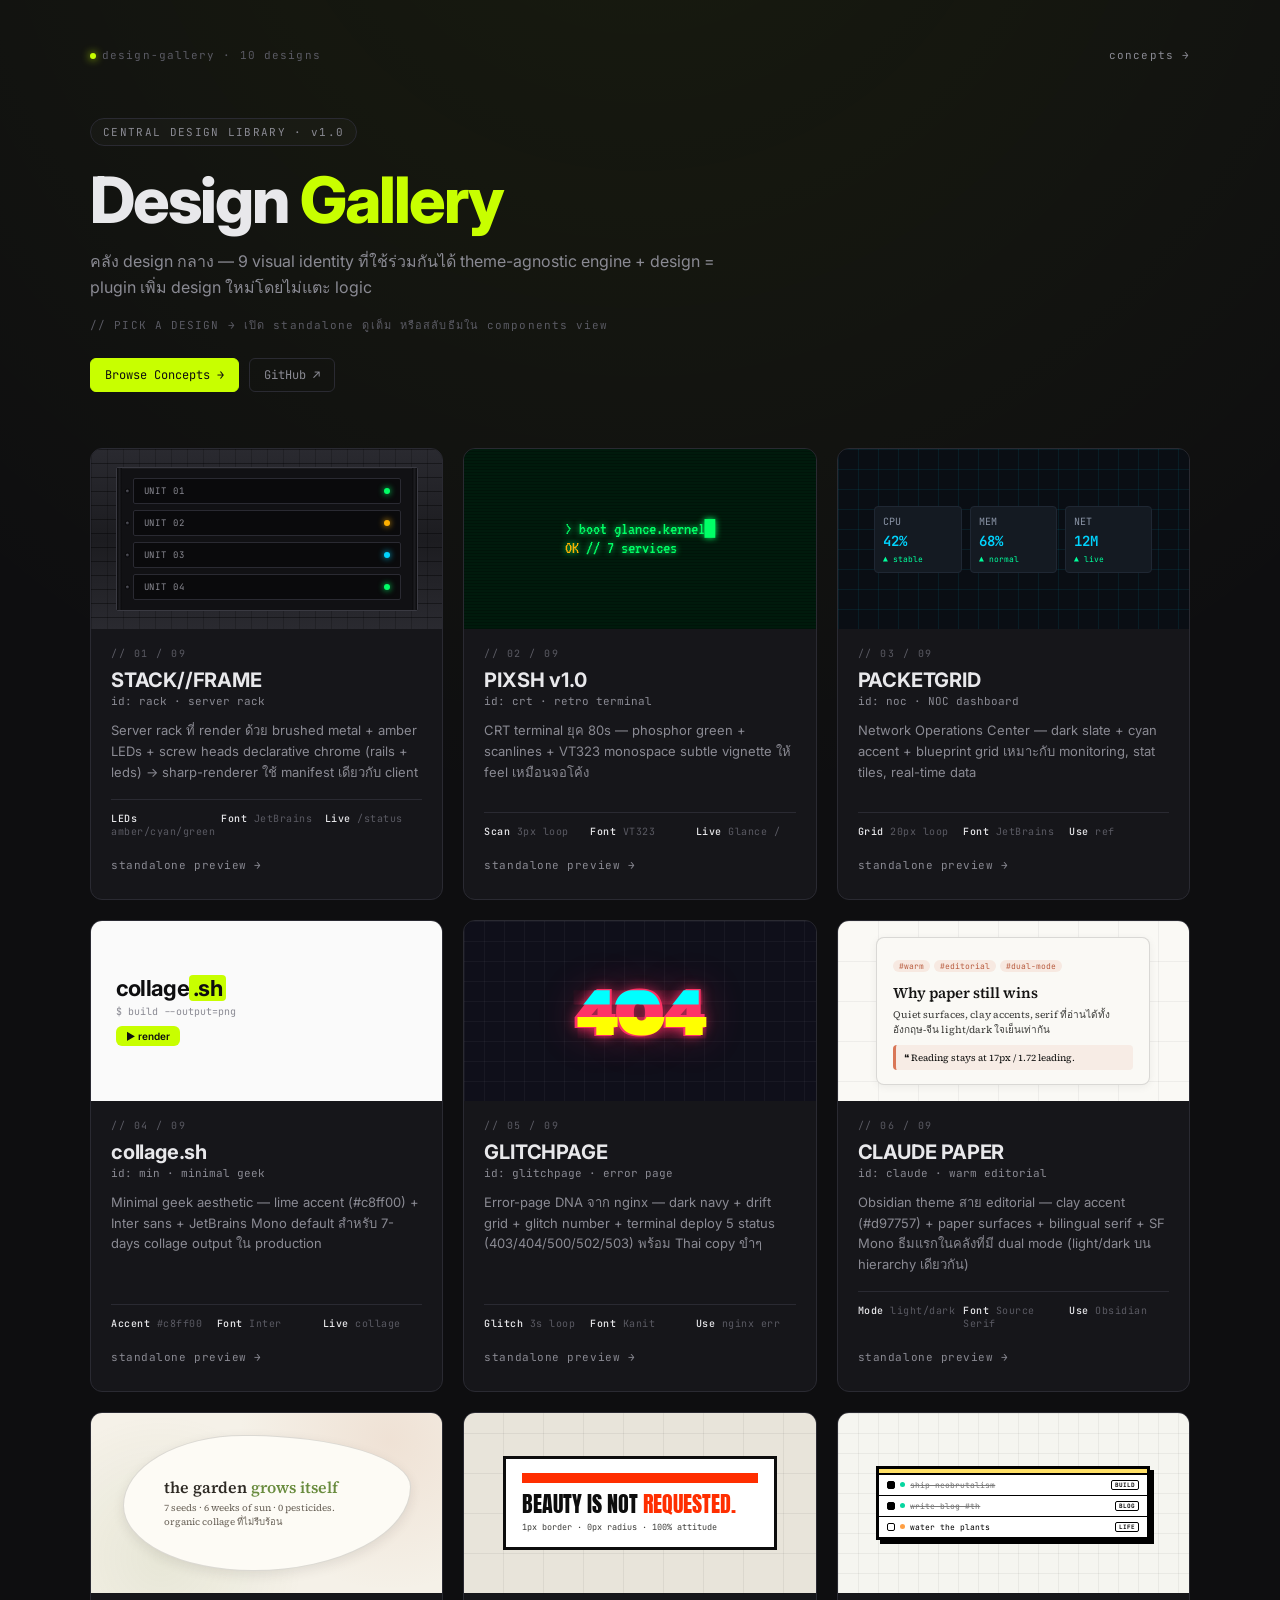
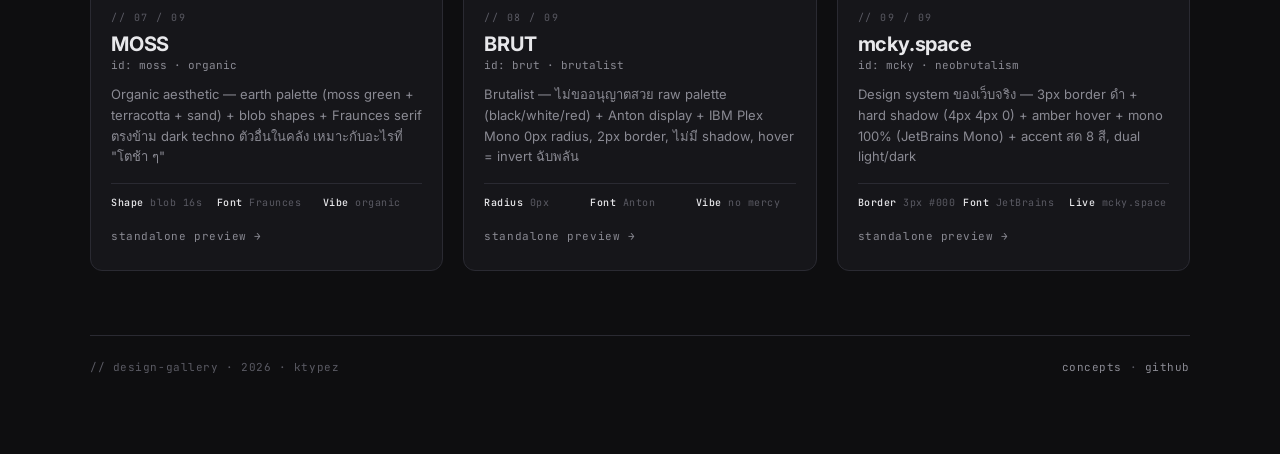
==== index.html @ cf95e14f "chore: remove shadcn registry — keep gallery + OpenChamber adapter Removed themes/registry/ (generat" ====
<!DOCTYPE html>
<html lang="th" data-theme="min">
<head>
  <meta charset="UTF-8">
  <meta name="viewport" content="width=device-width, initial-scale=1.0">
  <title>Design Gallery — 8 Visual Identities</title>
  <link rel="icon" type="image/svg+xml" href="/favicons/lab.svg">
  <link rel="preconnect" href="https://fonts.googleapis.com">
  <link rel="preconnect" href="https://fonts.gstatic.com" crossorigin>
  <link href="https://fonts.googleapis.com/css2?family=Inter:wght@300;400;500;600;700;800&family=JetBrains+Mono:wght@400;500;600;700&family=Kanit:wght@700;900&family=Sarabun:wght@400;700&family=VT323&family=Source+Serif+4:ital,opsz,wght@0,8..60,300;0,8..60,400;0,8..60,500;0,8..60,600;0,8..60,700;1,8..60,400&family=Fraunces:ital,opsz,wght@0,9..144,300;0,9..144,400;0,9..144,500;0,9..144,600;0,9..144,700;1,9..144,400&family=Anton&family=IBM+Plex+Mono:wght@400;500;600;700&display=swap" rel="stylesheet">
  <style>
    *, *::before, *::after { box-sizing: border-box; margin: 0; padding: 0; }

    :root {
      --page-bg: #0e0e10;
      --page-fg: #e8e8eb;
      --page-fg-muted: #8a8a93;
      --page-fg-dim: #5a5a63;
      --page-border: #2a2a32;
      --page-surface: #16161a;
      --page-accent: #c8ff00;
      --font-sans: 'Inter', -apple-system, system-ui, sans-serif;
      --font-mono: 'JetBrains Mono', ui-monospace, monospace;
    }

    html { background: var(--page-bg); }
    body {
      font-family: var(--font-sans);
      color: var(--page-fg);
      background:
        radial-gradient(ellipse 80% 50% at 50% -10%, rgba(200,255,0,0.06), transparent),
        var(--page-bg);
      min-height: 100vh;
      padding: 48px 20px 80px;
      -webkit-font-smoothing: antialiased;
    }

    .wrap { max-width: 1100px; margin: 0 auto; }

    /* ============== topbar ============== */
    .topbar {
      display: flex; justify-content: space-between; align-items: center;
      font-family: var(--font-mono); font-size: 11px;
      color: var(--page-fg-dim); letter-spacing: 0.1em;
      margin-bottom: 56px;
    }
    .topbar a { color: var(--page-fg-muted); text-decoration: none; }
    .topbar a:hover { color: var(--page-accent); }
    .topbar .dot { display: inline-block; width: 6px; height: 6px; border-radius: 50%; background: var(--page-accent); box-shadow: 0 0 8px var(--page-accent); margin-right: 6px; vertical-align: middle; }

    /* ============== hero ============== */
    .hero { text-align: left; margin-bottom: 56px; }
    .hero .badge {
      display: inline-block; font-family: var(--font-mono); font-size: 11px;
      color: var(--page-fg-muted); letter-spacing: 0.12em;
      padding: 6px 12px; border: 1px solid var(--page-border);
      border-radius: 999px; margin-bottom: 20px;
      background: rgba(255,255,255,0.02);
    }
    .hero h1 {
      font-size: clamp(40px, 6vw, 64px); font-weight: 800;
      letter-spacing: -0.03em; line-height: 1.05; margin-bottom: 16px;
    }
    .hero h1 .accent { color: var(--page-accent); }
    .hero p {
      color: var(--page-fg-muted); font-size: 16px; line-height: 1.6;
      max-width: 640px; margin-bottom: 16px;
    }
    .hero .meta {
      font-family: var(--font-mono); font-size: 11px;
      color: var(--page-fg-dim); letter-spacing: 0.1em;
    }
    .hero .links { margin-top: 24px; display: flex; gap: 10px; flex-wrap: wrap; }
    .hero .links a {
      font-family: var(--font-mono); font-size: 12px;
      padding: 8px 14px; border: 1px solid var(--page-border);
      border-radius: 6px; color: var(--page-fg-muted);
      text-decoration: none; transition: all 0.2s;
    }
    .hero .links a:hover { border-color: var(--page-accent); color: var(--page-fg); }
    .hero .links a.primary { background: var(--page-accent); color: #0e0e10; border-color: var(--page-accent); }
    .hero .links a.primary:hover { filter: brightness(1.07); }

    /* ============== grid ============== */
    .grid {
      display: grid; gap: 20px;
      grid-template-columns: repeat(auto-fit, minmax(320px, 1fr));
    }
    .card {
      border: 1px solid var(--page-border); border-radius: 12px;
      background: var(--page-surface);
      overflow: hidden; display: flex; flex-direction: column;
      transition: all 0.3s cubic-bezier(0.22,1,0.36,1);
    }
    .card:hover { transform: translateY(-2px); border-color: var(--page-fg-dim); }

    /* card preview — each shows a mini mockup of the theme */
    .preview {
      height: 180px; position: relative; overflow: hidden;
      display: flex; align-items: center; justify-content: center;
    }

    /* preview: RACK — brushed metal + LEDs */
    .card[data-id="rack"] .preview {
      background: linear-gradient(180deg, #2a2a30, #1c1c20, #2a2a30);
    }
    .card[data-id="rack"] .preview::before {
      content: ''; position: absolute; inset: 0;
      background-image:
        linear-gradient(rgba(0,0,0,0.4) 1px, transparent 1px),
        linear-gradient(90deg, rgba(0,0,0,0.2) 1px, transparent 1px);
      background-size: 100% 14px, 16px 100%;
    }
    .rack-mock {
      position: relative; z-index: 1;
      width: 86%; height: 80%;
      border: 1px solid #3a3a42; border-radius: 2px;
      background: #111114;
      display: flex; flex-direction: column; gap: 6px;
      padding: 10px 16px;
      box-shadow: inset 0 1px 0 rgba(255,255,255,0.04);
    }
    /* rails + screws 2 ข้าง */
    .rack-mock::before, .rack-mock::after {
      content: ''; position: absolute; top: 0; bottom: 0; width: 5px;
      background-image:
        linear-gradient(90deg, #0a0a0c, #1c1c20, #0a0a0c),
        radial-gradient(circle, #5a5a63 1px, transparent 1.6px);
      background-size: 100% 100%, 100% 14px;
      background-position: 0 0, 0 5px;
    }
    .rack-mock::before { left: 0; }
    .rack-mock::after { right: 0; }
    .rack-unit {
      flex: 1; background: #0a0a0c;
      border: 1px solid #2a2a32; border-radius: 2px;
      display: flex; align-items: center; justify-content: space-between;
      padding: 0 10px; font-family: 'JetBrains Mono', monospace;
      font-size: 9px; color: #8a8a93; letter-spacing: 0.1em;
      position: relative;
    }
    /* screw หัวหน่วย */
    .rack-unit::before {
      content: ''; position: absolute; left: -8px; top: 50%; transform: translateY(-50%);
      width: 3px; height: 3px; border-radius: 50%;
      background: radial-gradient(circle at 30% 30%, #5a5a63, #1a1a20);
      box-shadow: 0 0 0 1px #0a0a0c;
    }
    .rack-unit::after {
      content: ''; width: 6px; height: 6px; border-radius: 50%;
      background: #00ff66; box-shadow: 0 0 6px #00ff66;
    }
    .rack-unit:nth-child(2)::after { background: #ffb000; box-shadow: 0 0 6px #ffb000; }
    .rack-unit:nth-child(3)::after { background: #00d4ff; box-shadow: 0 0 6px #00d4ff; }

    /* preview: CRT — phosphor green + scanlines */
    .card[data-id="crt"] .preview {
      background: #001a0c;
    }
    .card[data-id="crt"] .preview::after {
      content: ''; position: absolute; inset: 0;
      background: repeating-linear-gradient(0deg,
        rgba(0,0,0,0.25) 0px, rgba(0,0,0,0.25) 1px, transparent 1px, transparent 3px);
      mix-blend-mode: multiply; pointer-events: none;
    }
    .crt-mock {
      position: relative; z-index: 1;
      font-family: 'VT323', monospace;
      color: #00ff66; text-shadow: 0 0 6px #00ff66;
      text-align: left; line-height: 1.1;
      font-size: 18px; padding: 0 14px;
    }
    .crt-mock .blink { animation: crt-blink 1s infinite; }
    @keyframes crt-blink { 0%, 100% { opacity: 1; } 50% { opacity: 0; } }

    /* preview: NOC — cyan + grid */
    .card[data-id="noc"] .preview {
      background: #0a0e14;
    }
    .card[data-id="noc"] .preview::before {
      content: ''; position: absolute; inset: 0;
      background-image:
        linear-gradient(rgba(0,212,255,0.08) 1px, transparent 1px),
        linear-gradient(90deg, rgba(0,212,255,0.08) 1px, transparent 1px);
      background-size: 20px 20px;
    }
    .noc-mock {
      position: relative; z-index: 1;
      display: flex; gap: 8px; padding: 12px;
      font-family: 'JetBrains Mono', monospace; font-size: 10px;
      width: 86%;
    }
    .noc-tile {
      flex: 1; background: #141a22; border: 1px solid #1f2733;
      border-radius: 4px; padding: 8px; color: #8b95a7;
      display: flex; flex-direction: column; gap: 4px;
    }
    .noc-tile .val { color: #00d4ff; font-size: 14px; font-weight: 600; }
    .noc-tile .up { color: #00ff9c; font-size: 8px; }

    /* preview: MIN — minimal with lime */
    .card[data-id="min"] .preview {
      background: #fafafa;
    }
    .min-mock {
      position: relative; z-index: 1;
      font-family: 'Inter', sans-serif;
      text-align: left; width: 86%;
      color: #0e0e10;
    }
    .min-mock .title {
      font-size: 22px; font-weight: 700; letter-spacing: -0.03em;
      margin-bottom: 4px;
    }
    .min-mock .title .ext { background: #c8ff00; color: #0e0e10; padding: 0 4px; border-radius: 4px; }
    .min-mock .cmd { font-family: 'JetBrains Mono', monospace; font-size: 10px; color: #8a8a93; }
    .min-mock .btn { display: inline-block; background: #c8ff00; color: #0e0e10; padding: 4px 10px; border-radius: 6px; font-size: 10px; font-weight: 600; margin-top: 8px; }

    /* preview: GLITCHPAGE — glitch 404 */
    .card[data-id="glitchpage"] .preview {
      background: #0f0f1a;
    }
    .card[data-id="glitchpage"] .preview::before {
      content: ''; position: absolute; inset: 0;
      background-image:
        linear-gradient(rgba(255,255,255,0.04) 1px, transparent 1px),
        linear-gradient(90deg, rgba(255,255,255,0.04) 1px, transparent 1px);
      background-size: 20px 20px;
    }
    .gp-mock {
      position: relative; z-index: 1;
      font-family: 'Kanit', sans-serif; font-weight: 900;
      font-size: 72px; line-height: 1;
      color: #ff3366;
      text-shadow: 0 0 12px rgba(255,51,102,0.6), 0 0 40px rgba(255,51,102,0.3);
    }
    .gp-mock::before, .gp-mock::after {
      content: '404'; position: absolute; top: 0; left: 0;
    }
    .gp-mock::before { color: #00ffff; clip-path: inset(20% 0 60% 0); transform: translate(-2px, 1px); }
    .gp-mock::after  { color: #ffff00; clip-path: inset(60% 0 10% 0); transform: translate(2px, -1px); }

    /* preview: CLAUDE PAPER — warm editorial + clay */
    .card[data-id="claude"] .preview {
      background: #faf9f5;
    }
    .card[data-id="claude"] .preview::after {
      content: ''; position: absolute; inset: 0;
      background-image:
        linear-gradient(rgba(20,20,19,0.05) 1px, transparent 1px),
        linear-gradient(90deg, rgba(20,20,19,0.05) 1px, transparent 1px);
      background-size: 40px 40px;
    }
    .cp-mock {
      position: relative; z-index: 1;
      width: 78%; text-align: left;
      background: #faf9f5;
      border: 1px solid rgba(20,20,19,0.14);
      border-radius: 8px;
      padding: 14px 16px;
      box-shadow: 0 2px 8px rgba(20,20,19,0.06);
      font-family: 'Source Serif 4', Georgia, serif;
    }
    .cp-mock .tags { margin-bottom: 8px; }
    .cp-mock .tag {
      font-family: 'JetBrains Mono', monospace; font-size: 8px;
      color: #b85c3f; background: rgba(217,119,87,0.12);
      padding: 1px 6px; border-radius: 999px; margin-right: 4px;
    }
    .cp-mock .t { font-size: 15px; font-weight: 600; color: #141413; margin-bottom: 4px; }
    .cp-mock .s { font-size: 10px; line-height: 1.5; color: #3d3d3a; margin-bottom: 8px; }
    .cp-mock .call {
      border-left: 3px solid #d97757; border-radius: 4px;
      background: rgba(217,119,87,0.1); padding: 6px 8px;
      font-size: 9.5px; color: #141413;
    }

    /* preview: MOSS — organic earth + blob */
    .card[data-id="moss"] .preview {
      background: #f5f1e8;
    }
    .card[data-id="moss"] .preview::after {
      content: ''; position: absolute; inset: 0;
      background-image:
        radial-gradient(circle at 20% 80%, rgba(106,140,63,0.1) 0, transparent 45%),
        radial-gradient(circle at 85% 15%, rgba(196,113,74,0.12) 0, transparent 45%);
    }
    .ms-mock {
      position: relative; z-index: 1;
      width: 82%; height: 76%;
      background: #fdfbf5;
      border: 1px solid rgba(46,42,36,0.16);
      border-radius: 42% 58% 55% 45% / 52% 38% 62% 48%;
      box-shadow: 0 4px 12px rgba(46,42,36,0.1);
      display: flex; align-items: center; justify-content: center;
      animation: ms-drift 14s ease-in-out infinite;
    }
    @keyframes ms-drift {
      0%, 100% { border-radius: 42% 58% 55% 45% / 52% 38% 62% 48%; }
      33%      { border-radius: 58% 42% 38% 62% / 45% 61% 39% 55%; }
      66%      { border-radius: 38% 62% 58% 42% / 58% 42% 58% 42%; }
    }
    .ms-mock .inner { text-align: left; width: 72%; }
    .ms-mock .t { font-family: 'Source Serif 4', Georgia, serif; font-size: 16px; font-weight: 600; color: #2e2a24; margin-bottom: 3px; }
    .ms-mock .s { font-family: 'Source Serif 4', Georgia, serif; font-size: 9.5px; line-height: 1.5; color: #6b645a; }
    .ms-mock .gr { color: #6a8c3f; }

    /* preview: BRUT — raw brutalist */
    .card[data-id="brut"] .preview {
      background: #e8e4da;
    }
    .card[data-id="brut"] .preview::before {
      content: ''; position: absolute; inset: 0;
      background-image:
        repeating-linear-gradient(90deg, transparent 0 39px, rgba(13,13,13,0.06) 39px 40px),
        repeating-linear-gradient(0deg, transparent 0 39px, rgba(13,13,13,0.06) 39px 40px);
    }
    .br-mock {
      position: relative; z-index: 1;
      width: 78%;
      background: #ffffff;
      border: 3px solid #0d0d0d;
      padding: 14px 16px;
      text-align: left;
    }
    .br-mock .bar { height: 10px; background: #ff2e00; margin-bottom: 10px; }
    .br-mock .t {
      font-family: 'Anton', Impact, sans-serif;
      font-size: 22px; line-height: 1; text-transform: uppercase;
      color: #0d0d0d; margin-bottom: 6px;
    }
    .br-mock .t .ac { color: #ff2e00; }
    .br-mock .s { font-family: 'JetBrains Mono', monospace; font-size: 8.5px; color: #3d3d3a; }

    /* preview: mcky.space — neobrutalism todo app */
    .card[data-id="mcky"] .preview {
      background: #f5f5f0;
    }
    .card[data-id="mcky"] .preview::before {
      content: ''; position: absolute; inset: 0;
      background-image:
        linear-gradient(rgba(0,0,0,0.05) 1px, transparent 1px),
        linear-gradient(90deg, rgba(0,0,0,0.05) 1px, transparent 1px);
      background-size: 20px 20px, 20px 20px;
    }
    .mk-mock {
      position: relative; z-index: 1;
      width: 78%;
      background: #ffffff;
      border: 3px solid #000000;
      box-shadow: 4px 4px 0 #000000;
      font-family: 'JetBrains Mono', monospace;
      text-align: left;
    }
    .mk-mock .bar { height: 6px; background: #ffe066; border-bottom: 2px solid #000000; }
    .mk-mock .row {
      display: flex; align-items: center; gap: 5px;
      padding: 5px 8px;
      border-bottom: 1.5px solid #000000;
      font-size: 8px; color: #000000;
    }
    .mk-mock .row:last-child { border-bottom: none; }
    .mk-mock .chk {
      width: 8px; height: 8px; flex-shrink: 0;
      border: 1.5px solid #000000; border-radius: 2px;
    }
    .mk-mock .row.done .chk { background: #000000; }
    .mk-mock .row.done .txt { color: #777777; text-decoration: line-through; }
    .mk-mock .prio { width: 5px; height: 5px; border-radius: 50%; flex-shrink: 0; background: #06d6a0; }
    .mk-mock .prio.med { background: #ff9f43; }
    .mk-mock .prio.low { background: #4361ee; }
    .mk-mock .txt { flex: 1; }
    .mk-mock .tag {
      font-size: 6px; font-weight: 700; color: #000000;
      border: 1px solid #000000; border-radius: 2px;
      padding: 0 3px; text-transform: uppercase;
    }

    /* ============== card body ============== */
    .card-body { padding: 18px 20px 20px; flex: 1; display: flex; flex-direction: column; }
    .card-num {
      font-family: var(--font-mono); font-size: 10px;
      color: var(--page-fg-dim); letter-spacing: 0.15em; margin-bottom: 8px;
    }
    .card-name {
      font-size: 20px; font-weight: 700; letter-spacing: -0.01em;
      margin-bottom: 2px; color: var(--page-fg);
    }
    .card-id {
      font-family: var(--font-mono); font-size: 11px;
      color: var(--page-fg-muted); margin-bottom: 12px;
    }
    .card-desc {
      color: var(--page-fg-muted); font-size: 13px; line-height: 1.6;
      margin-bottom: 16px; flex: 1;
    }
    .card-specs {
      display: grid; grid-template-columns: repeat(3, 1fr); gap: 6px;
      font-family: var(--font-mono); font-size: 10px;
      color: var(--page-fg-dim); letter-spacing: 0.05em;
      padding-top: 12px; border-top: 1px solid var(--page-border);
      margin-bottom: 14px;
    }
    .card-specs span { display: block; }
    .card-specs b { color: var(--page-fg); font-weight: 500; }
    .card-cta {
      display: inline-flex; align-items: center; gap: 4px;
      font-family: var(--font-mono); font-size: 11px;
      color: var(--page-fg-muted); text-decoration: none;
      letter-spacing: 0.05em; padding: 6px 0;
      border-bottom: 1px solid transparent; align-self: flex-start;
      transition: all 0.2s;
    }
    .card-cta:hover { color: var(--page-accent); border-bottom-color: var(--page-accent); }

    /* ============== footer ============== */
    .foot {
      margin-top: 64px; padding-top: 24px;
      border-top: 1px solid var(--page-border);
      display: flex; justify-content: space-between; flex-wrap: wrap; gap: 12px;
      font-family: var(--font-mono); font-size: 11px;
      color: var(--page-fg-dim); letter-spacing: 0.05em;
    }
    .foot a { color: var(--page-fg-muted); text-decoration: none; }
    .foot a:hover { color: var(--page-accent); }

    @media (max-width: 640px) {
      body { padding: 32px 16px 60px; }
      .topbar { margin-bottom: 36px; }
      .hero { margin-bottom: 36px; }
    }
  </style>
</head>
<body>
  <div class="wrap">

    <!-- topbar -->
    <div class="topbar">
      <span><span class="dot"></span>design-gallery · 10 designs</span>
      <span>
        <a href="concepts/rack.html">concepts →</a>
      </span>
    </div>

    <!-- hero -->
    <header class="hero">
      <div class="badge">CENTRAL DESIGN LIBRARY · v1.0</div>
      <h1>Design <span class="accent">Gallery</span></h1>
      <p>
        คลัง design กลาง — 9 visual identity ที่ใช้ร่วมกันได้
        theme-agnostic engine + design = plugin เพิ่ม design ใหม่โดยไม่แตะ logic
      </p>
      <div class="meta">// PICK A DESIGN → เปิด standalone ดูเต็ม หรือสลับธีมใน components view</div>
      <div class="links">
        <a class="primary" href="concepts/rack.html">Browse Concepts →</a>
        <a href="https://github.com/ktypez/design-gallery" target="_blank" rel="noopener">GitHub ↗</a>
      </div>
    </header>

    <!-- design cards -->
    <main class="grid">

      <article class="card" data-id="rack">
        <div class="preview">
          <div class="rack-mock">
            <div class="rack-unit">UNIT 01</div>
            <div class="rack-unit">UNIT 02</div>
            <div class="rack-unit">UNIT 03</div>
            <div class="rack-unit">UNIT 04</div>
          </div>
        </div>
        <div class="card-body">
          <div class="card-num">// 01 / 09</div>
          <div class="card-name">STACK//FRAME</div>
          <div class="card-id">id: rack · server rack</div>
          <p class="card-desc">
            Server rack ที่ render ด้วย brushed metal + amber LEDs + screw heads
            declarative chrome (rails + leds) → sharp-renderer ใช้ manifest เดียวกับ client
          </p>
          <div class="card-specs">
            <span><b>LEDs</b> amber/cyan/green</span>
            <span><b>Font</b> JetBrains</span>
            <span><b>Live</b> /status</span>
          </div>
          <a class="card-cta" href="concepts/rack.html">standalone preview →</a>
        </div>
      </article>

      <article class="card" data-id="crt">
        <div class="preview">
          <div class="crt-mock">
            &gt; boot glance.kernel<span class="blink">█</span><br>
            <span style="color:#ffb000">OK</span> // 7 services
          </div>
        </div>
        <div class="card-body">
          <div class="card-num">// 02 / 09</div>
          <div class="card-name">PIXSH v1.0</div>
          <div class="card-id">id: crt · retro terminal</div>
          <p class="card-desc">
            CRT terminal ยุค 80s — phosphor green + scanlines + VT323 monospace
            subtle vignette ให้ feel เหมือนจอโค้ง
          </p>
          <div class="card-specs">
            <span><b>Scan</b> 3px loop</span>
            <span><b>Font</b> VT323</span>
            <span><b>Live</b> Glance /</span>
          </div>
          <a class="card-cta" href="concepts/crt.html">standalone preview →</a>
        </div>
      </article>

      <article class="card" data-id="noc">
        <div class="preview">
          <div class="noc-mock">
            <div class="noc-tile"><span>CPU</span><span class="val">42%</span><span class="up">▲ stable</span></div>
            <div class="noc-tile"><span>MEM</span><span class="val">68%</span><span class="up">▲ normal</span></div>
            <div class="noc-tile"><span>NET</span><span class="val">12M</span><span class="up">▲ live</span></div>
          </div>
        </div>
        <div class="card-body">
          <div class="card-num">// 03 / 09</div>
          <div class="card-name">PACKETGRID</div>
          <div class="card-id">id: noc · NOC dashboard</div>
          <p class="card-desc">
            Network Operations Center — dark slate + cyan accent + blueprint grid
            เหมาะกับ monitoring, stat tiles, real-time data
          </p>
          <div class="card-specs">
            <span><b>Grid</b> 20px loop</span>
            <span><b>Font</b> JetBrains</span>
            <span><b>Use</b> ref</span>
          </div>
          <a class="card-cta" href="concepts/noc.html">standalone preview →</a>
        </div>
      </article>

      <article class="card" data-id="min">
        <div class="preview">
          <div class="min-mock">
            <div class="title">collage<span class="ext">.sh</span></div>
            <div class="cmd">$ build --output=png</div>
            <div class="btn">▶ render</div>
          </div>
        </div>
        <div class="card-body">
          <div class="card-num">// 04 / 09</div>
          <div class="card-name">collage.sh</div>
          <div class="card-id">id: min · minimal geek</div>
          <p class="card-desc">
            Minimal geek aesthetic — lime accent (#c8ff00) + Inter sans + JetBrains Mono
            default สำหรับ 7-days collage output ใน production
          </p>
          <div class="card-specs">
            <span><b>Accent</b> #c8ff00</span>
            <span><b>Font</b> Inter</span>
            <span><b>Live</b> collage</span>
          </div>
          <a class="card-cta" href="concepts/min.html">standalone preview →</a>
        </div>
      </article>

      <article class="card" data-id="glitchpage">
        <div class="preview">
          <div class="gp-mock">404</div>
        </div>
        <div class="card-body">
          <div class="card-num">// 05 / 09</div>
          <div class="card-name">GLITCHPAGE</div>
          <div class="card-id">id: glitchpage · error page</div>
          <p class="card-desc">
            Error-page DNA จาก nginx — dark navy + drift grid + glitch number + terminal
            deploy 5 status (403/404/500/502/503) พร้อม Thai copy ขำๆ
          </p>
          <div class="card-specs">
            <span><b>Glitch</b> 3s loop</span>
            <span><b>Font</b> Kanit</span>
            <span><b>Use</b> nginx err</span>
          </div>
          <a class="card-cta" href="concepts/glitchpage.html">standalone preview →</a>
        </div>
      </article>

      <article class="card" data-id="claude">
        <div class="preview">
          <div class="cp-mock">
            <div class="tags"><span class="tag">#warm</span><span class="tag">#editorial</span><span class="tag">#dual-mode</span></div>
            <div class="t">Why paper still wins</div>
            <div class="s">Quiet surfaces, clay accents, serif ที่อ่านได้ทั้งอังกฤษ-จีน light/dark ใจเย็นเท่ากัน</div>
            <div class="call">❝ Reading stays at 17px / 1.72 leading.</div>
          </div>
        </div>
        <div class="card-body">
          <div class="card-num">// 06 / 09</div>
          <div class="card-name">CLAUDE PAPER</div>
          <div class="card-id">id: claude · warm editorial</div>
          <p class="card-desc">
            Obsidian theme สาย editorial — clay accent (#d97757) + paper surfaces + bilingual serif + SF Mono
            ธีมแรกในคลังที่มี dual mode (light/dark บน hierarchy เดียวกัน)
          </p>
          <div class="card-specs">
            <span><b>Mode</b> light/dark</span>
            <span><b>Font</b> Source Serif</span>
            <span><b>Use</b> Obsidian</span>
          </div>
          <a class="card-cta" href="concepts/claude.html">standalone preview →</a>
        </div>
      </article>

      <article class="card" data-id="moss">
        <div class="preview">
          <div class="ms-mock">
            <div class="inner">
              <div class="t">the garden <span class="gr">grows itself</span></div>
              <div class="s">7 seeds · 6 weeks of sun · 0 pesticides. organic collage ที่ไม่รีบร้อน</div>
            </div>
          </div>
        </div>
        <div class="card-body">
          <div class="card-num">// 07 / 09</div>
          <div class="card-name">MOSS</div>
          <div class="card-id">id: moss · organic</div>
          <p class="card-desc">
            Organic aesthetic — earth palette (moss green + terracotta + sand) + blob shapes + Fraunces serif
            ตรงข้าม dark techno ตัวอื่นในคลัง เหมาะกับอะไรที่ "โตช้า ๆ"
          </p>
          <div class="card-specs">
            <span><b>Shape</b> blob 16s</span>
            <span><b>Font</b> Fraunces</span>
            <span><b>Vibe</b> organic</span>
          </div>
          <a class="card-cta" href="concepts/moss.html">standalone preview →</a>
        </div>
      </article>

      <article class="card" data-id="brut">
        <div class="preview">
          <div class="br-mock">
            <div class="bar"></div>
            <div class="t">beauty is not <span class="ac">requested.</span></div>
            <div class="s">1px border · 0px radius · 100% attitude</div>
          </div>
        </div>
        <div class="card-body">
          <div class="card-num">// 08 / 09</div>
          <div class="card-name">BRUT</div>
          <div class="card-id">id: brut · brutalist</div>
          <p class="card-desc">
            Brutalist — ไม่ขออนุญาตสวย raw palette (black/white/red) + Anton display + IBM Plex Mono
            0px radius, 2px border, ไม่มี shadow, hover = invert ฉับพลัน
          </p>
          <div class="card-specs">
            <span><b>Radius</b> 0px</span>
            <span><b>Font</b> Anton</span>
            <span><b>Vibe</b> no mercy</span>
          </div>
          <a class="card-cta" href="concepts/brut.html">standalone preview →</a>
        </div>
      </article>

      <article class="card" data-id="mcky">
        <div class="preview">
          <div class="mk-mock">
            <div class="bar"></div>
            <div class="row done"><span class="chk"></span><span class="prio"></span><span class="txt">ship neobrutalism</span><span class="tag">build</span></div>
            <div class="row done"><span class="chk"></span><span class="prio"></span><span class="txt">write blog #th</span><span class="tag">blog</span></div>
            <div class="row"><span class="chk"></span><span class="prio med"></span><span class="txt">water the plants</span><span class="tag">life</span></div>
          </div>
        </div>
        <div class="card-body">
          <div class="card-num">// 09 / 09</div>
          <div class="card-name">mcky.space</div>
          <div class="card-id">id: mcky · neobrutalism</div>
          <p class="card-desc">
            Design system ของเว็บจริง — 3px border ดำ + hard shadow (4px 4px 0) + amber hover
            + mono 100% (JetBrains Mono) + accent สด 8 สี, dual light/dark
          </p>
          <div class="card-specs">
            <span><b>Border</b> 3px #000</span>
            <span><b>Font</b> JetBrains</span>
            <span><b>Live</b> mcky.space</span>
          </div>
          <a class="card-cta" href="concepts/mcky.html">standalone preview →</a>
        </div>
      </article>

    </main>

    <!-- footer -->
    <footer class="foot">
      <span>// design-gallery · 2026 · ktypez</span>
      <span>
        <a href="concepts/rack.html">concepts</a> ·
        <a href="https://github.com/ktypez/design-gallery" target="_blank" rel="noopener">github</a>
      </span>
    </footer>

  </div>
</body>
</html>
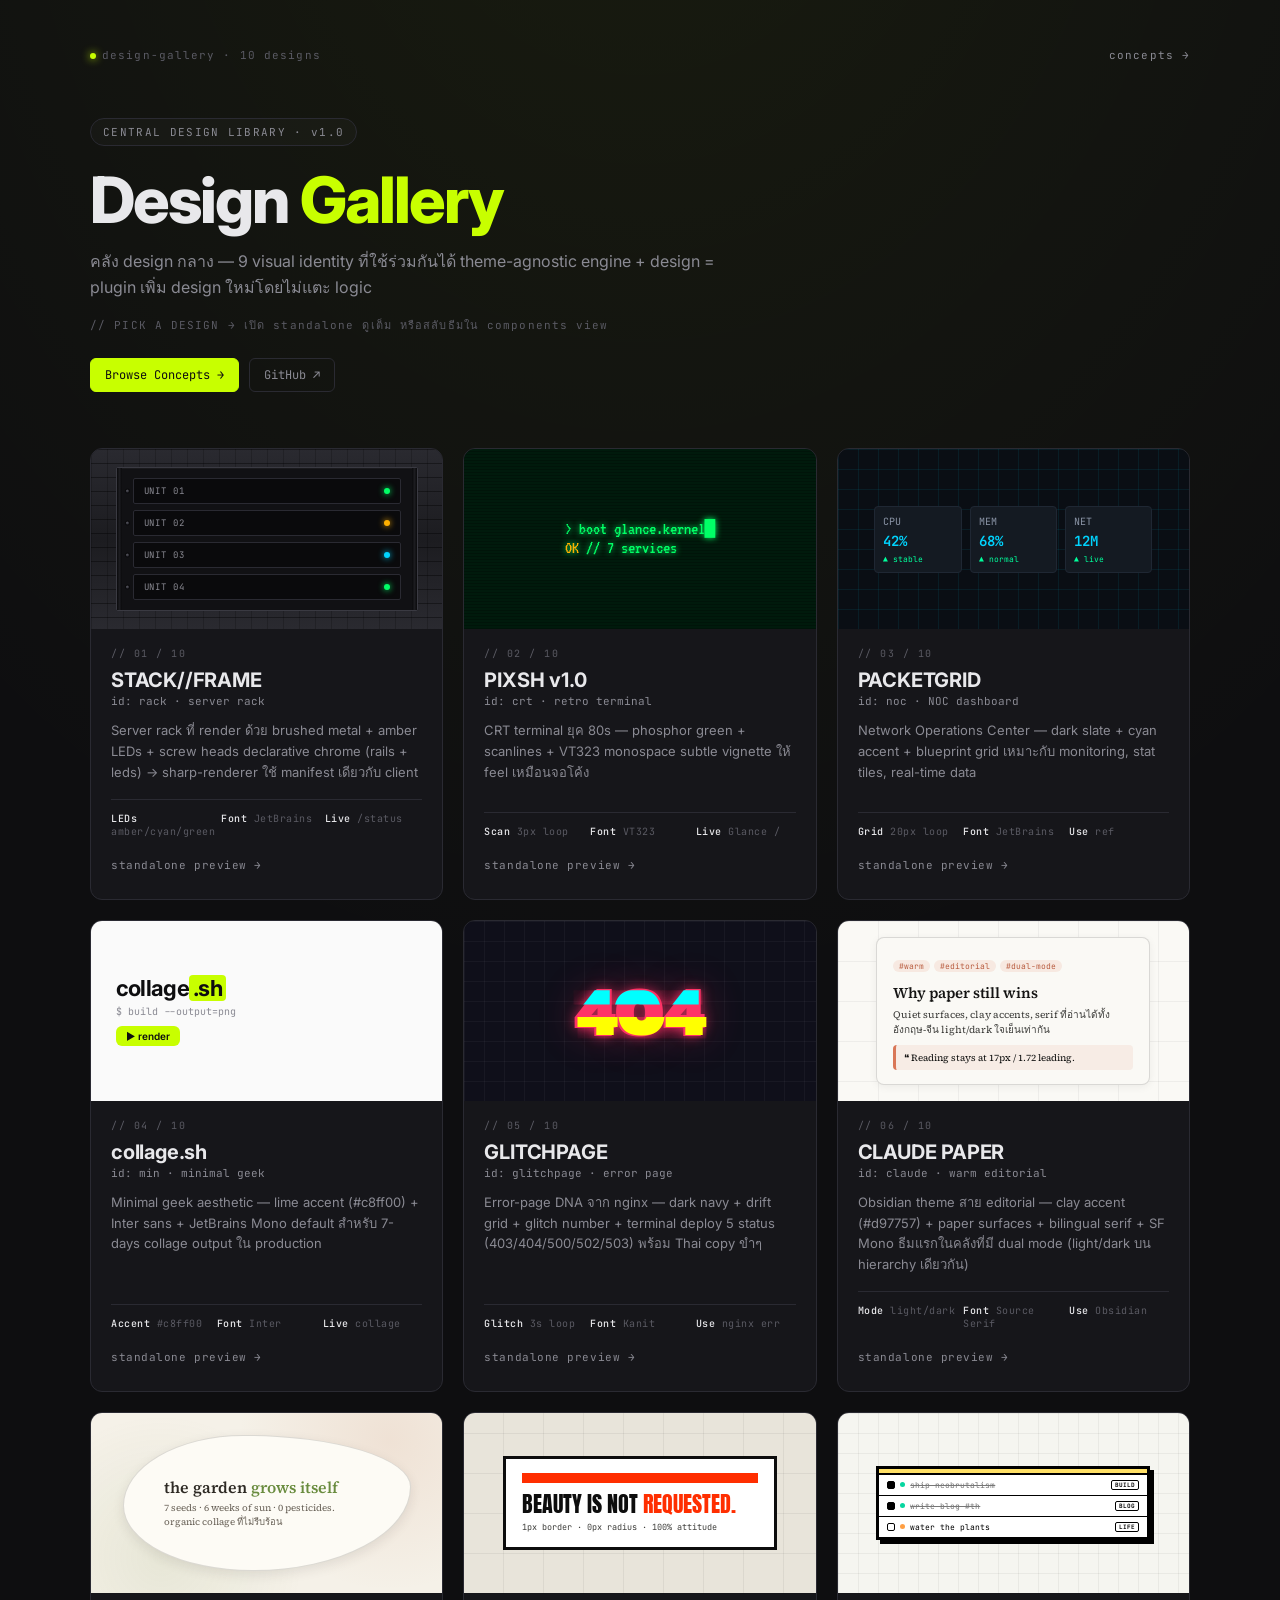
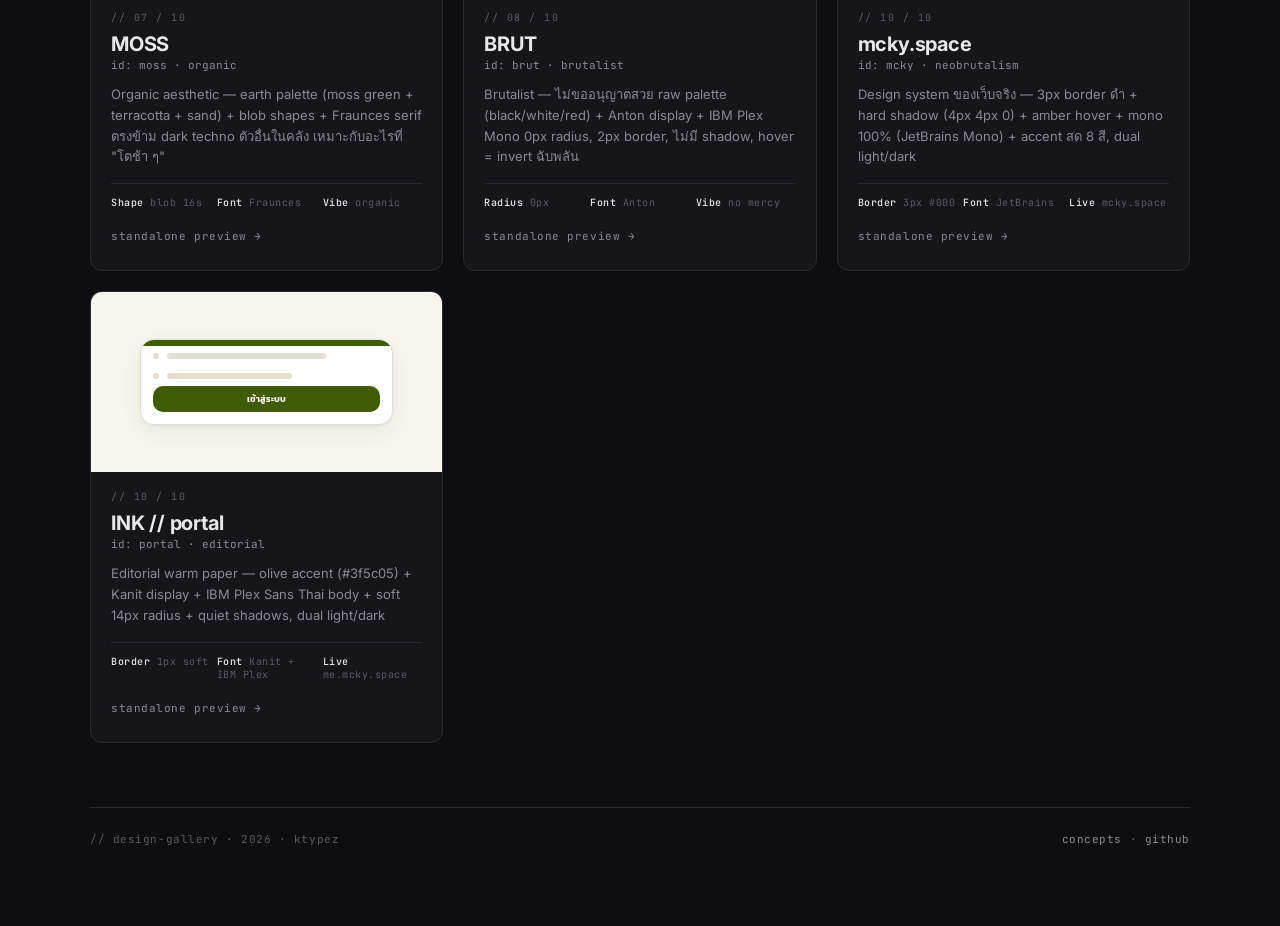
==== commit 5824d5fa: "feat(concept): add portal concept page (INK // portal) 10th concept: standalone mockup showcase (sig" ====
--- a/index.html
+++ b/index.html
@@ -374,6 +374,50 @@
       font-size: 6px; font-weight: 700; color: #000000;
       border: 1px solid #000000; border-radius: 2px;
       padding: 0 3px; text-transform: uppercase;
+    }
+
+    .card[data-id="portal"] .preview {
+      background: #f6f5ef;
+    }
+    .pt-mock {
+      position: relative; z-index: 1;
+      width: 72%;
+      margin: 0 auto;
+      background: #ffffff;
+      border: 1px solid #e2ded2;
+      border-radius: 14px;
+      box-shadow: 0 1px 3px rgba(23,23,15,0.05), 0 8px 24px rgba(23,23,15,0.06);
+      font-family: 'IBM Plex Sans Thai', system-ui, sans-serif;
+      text-align: left;
+      overflow: hidden;
+    }
+    .pt-mock .pt-bar {
+      height: 6px;
+      background: #3f5c05;
+    }
+    .pt-mock .pt-row {
+      display: flex; align-items: center; gap: 8px;
+      padding: 7px 12px;
+      font-size: 8px; color: #17170f;
+    }
+    .pt-mock .pt-dot {
+      width: 6px; height: 6px; border-radius: 50%; flex-shrink: 0;
+      background: #e2ded2;
+    }
+    .pt-mock .pt-line {
+      height: 6px; border-radius: 3px;
+      background: #e2ded2;
+    }
+    .pt-mock .pt-btn-mock {
+      margin: 0 12px 12px;
+      padding: 6px;
+      background: #3f5c05;
+      color: #f6f5ef;
+      border-radius: 10px;
+      font-size: 9px;
+      font-weight: 700;
+      text-align: center;
+      font-family: 'Kanit', 'IBM Plex Sans Thai', system-ui, sans-serif;
     }
 
     /* ============== card body ============== */
@@ -470,7 +514,7 @@
           </div>
         </div>
         <div class="card-body">
-          <div class="card-num">// 01 / 09</div>
+          <div class="card-num">// 01 / 10</div>
           <div class="card-name">STACK//FRAME</div>
           <div class="card-id">id: rack · server rack</div>
           <p class="card-desc">
@@ -494,7 +538,7 @@
           </div>
         </div>
         <div class="card-body">
-          <div class="card-num">// 02 / 09</div>
+          <div class="card-num">// 02 / 10</div>
           <div class="card-name">PIXSH v1.0</div>
           <div class="card-id">id: crt · retro terminal</div>
           <p class="card-desc">
@@ -519,7 +563,7 @@
           </div>
         </div>
         <div class="card-body">
-          <div class="card-num">// 03 / 09</div>
+          <div class="card-num">// 03 / 10</div>
           <div class="card-name">PACKETGRID</div>
           <div class="card-id">id: noc · NOC dashboard</div>
           <p class="card-desc">
@@ -544,7 +588,7 @@
           </div>
         </div>
         <div class="card-body">
-          <div class="card-num">// 04 / 09</div>
+          <div class="card-num">// 04 / 10</div>
           <div class="card-name">collage.sh</div>
           <div class="card-id">id: min · minimal geek</div>
           <p class="card-desc">
@@ -565,7 +609,7 @@
           <div class="gp-mock">404</div>
         </div>
         <div class="card-body">
-          <div class="card-num">// 05 / 09</div>
+          <div class="card-num">// 05 / 10</div>
           <div class="card-name">GLITCHPAGE</div>
           <div class="card-id">id: glitchpage · error page</div>
           <p class="card-desc">
@@ -591,7 +635,7 @@
           </div>
         </div>
         <div class="card-body">
-          <div class="card-num">// 06 / 09</div>
+          <div class="card-num">// 06 / 10</div>
           <div class="card-name">CLAUDE PAPER</div>
           <div class="card-id">id: claude · warm editorial</div>
           <p class="card-desc">
@@ -617,7 +661,7 @@
           </div>
         </div>
         <div class="card-body">
-          <div class="card-num">// 07 / 09</div>
+          <div class="card-num">// 07 / 10</div>
           <div class="card-name">MOSS</div>
           <div class="card-id">id: moss · organic</div>
           <p class="card-desc">
@@ -642,7 +686,7 @@
           </div>
         </div>
         <div class="card-body">
-          <div class="card-num">// 08 / 09</div>
+          <div class="card-num">// 08 / 10</div>
           <div class="card-name">BRUT</div>
           <div class="card-id">id: brut · brutalist</div>
           <p class="card-desc">
@@ -668,7 +712,7 @@
           </div>
         </div>
         <div class="card-body">
-          <div class="card-num">// 09 / 09</div>
+          <div class="card-num">// 10 / 10</div>
           <div class="card-name">mcky.space</div>
           <div class="card-id">id: mcky · neobrutalism</div>
           <p class="card-desc">
@@ -681,6 +725,32 @@
             <span><b>Live</b> mcky.space</span>
           </div>
           <a class="card-cta" href="concepts/mcky.html">standalone preview →</a>
+        </div>
+      </article>
+
+      <article class="card" data-id="portal">
+        <div class="preview">
+          <div class="pt-mock">
+            <div class="pt-bar"></div>
+            <div class="pt-row"><span class="pt-dot"></span><span class="pt-line" style="width:70%"></span></div>
+            <div class="pt-row"><span class="pt-dot"></span><span class="pt-line" style="width:55%"></span></div>
+            <div class="pt-btn-mock">เข้าสู่ระบบ</div>
+          </div>
+        </div>
+        <div class="card-body">
+          <div class="card-num">// 10 / 10</div>
+          <div class="card-name">INK // portal</div>
+          <div class="card-id">id: portal · editorial</div>
+          <p class="card-desc">
+            Editorial warm paper — olive accent (#3f5c05) + Kanit display +
+            IBM Plex Sans Thai body + soft 14px radius + quiet shadows, dual light/dark
+          </p>
+          <div class="card-specs">
+            <span><b>Border</b> 1px soft</span>
+            <span><b>Font</b> Kanit + IBM Plex</span>
+            <span><b>Live</b> me.mcky.space</span>
+          </div>
+          <a class="card-cta" href="concepts/portal.html">standalone preview →</a>
         </div>
       </article>
 
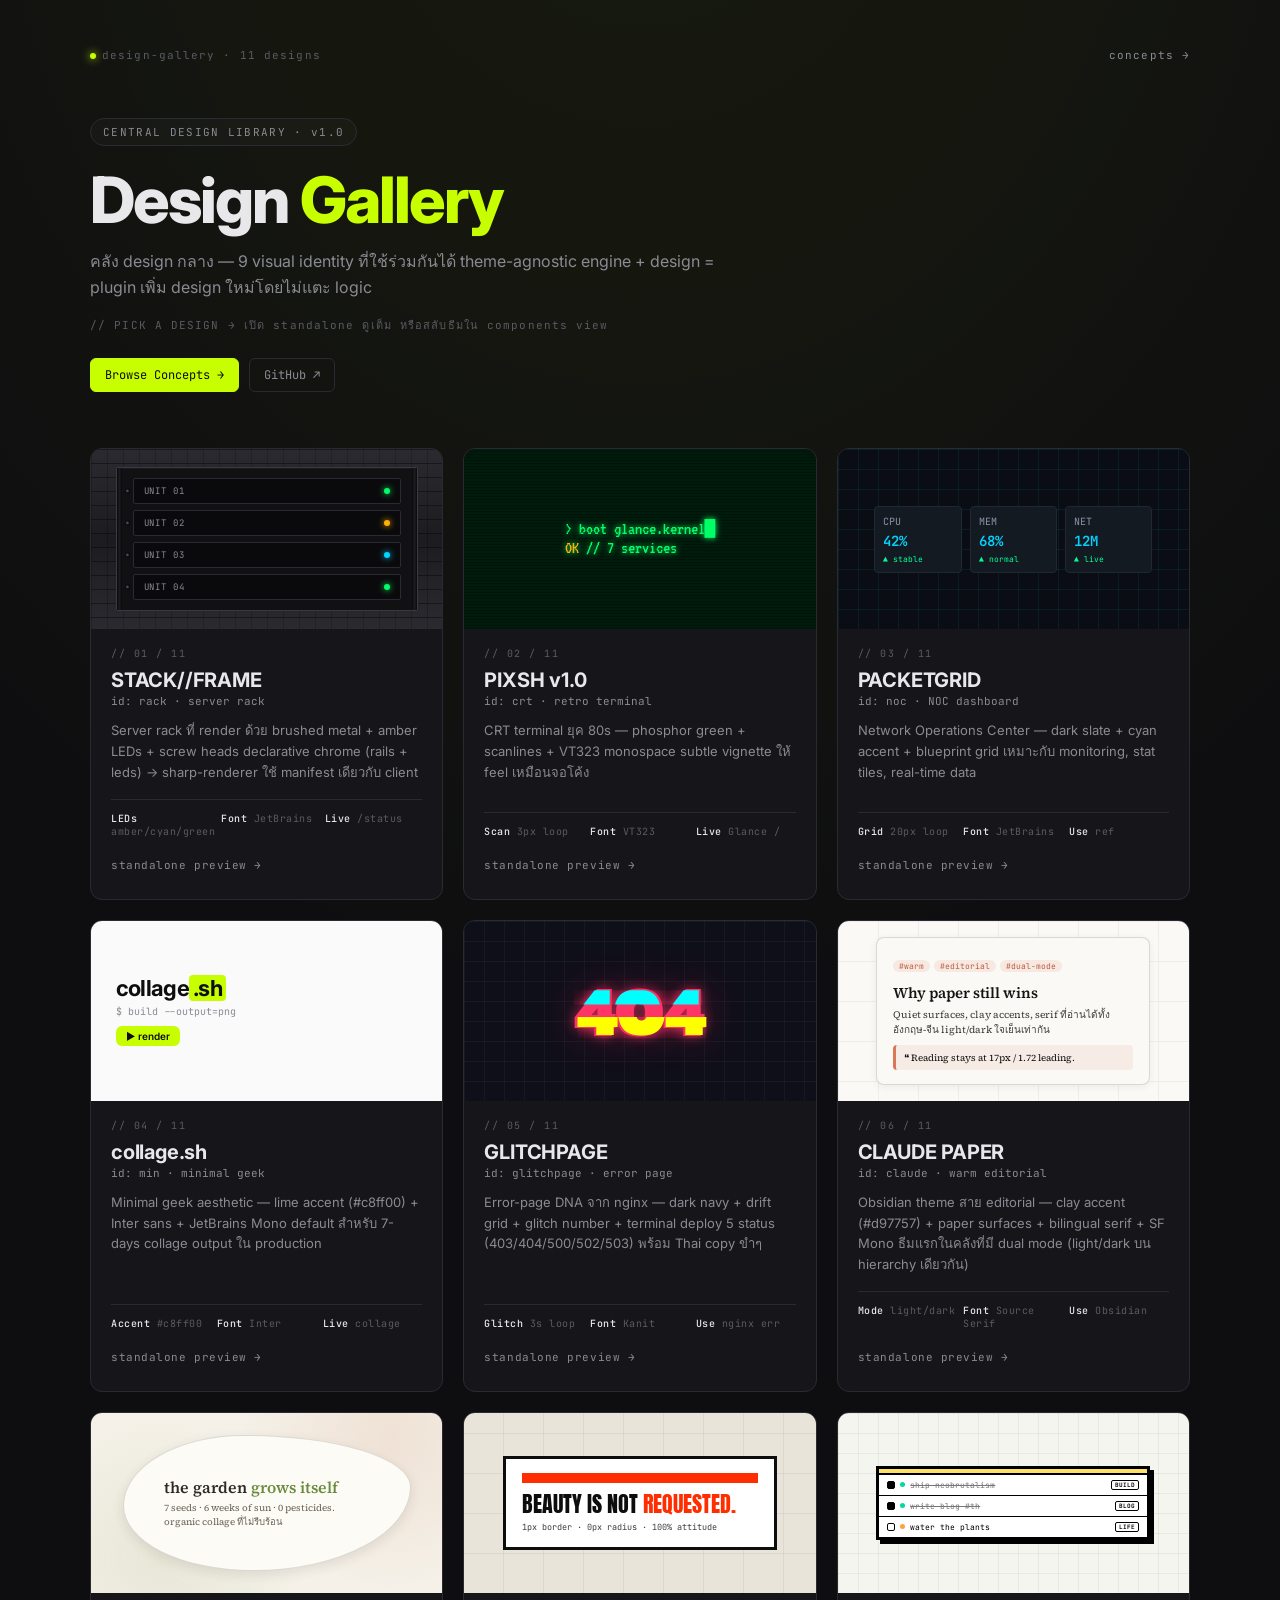
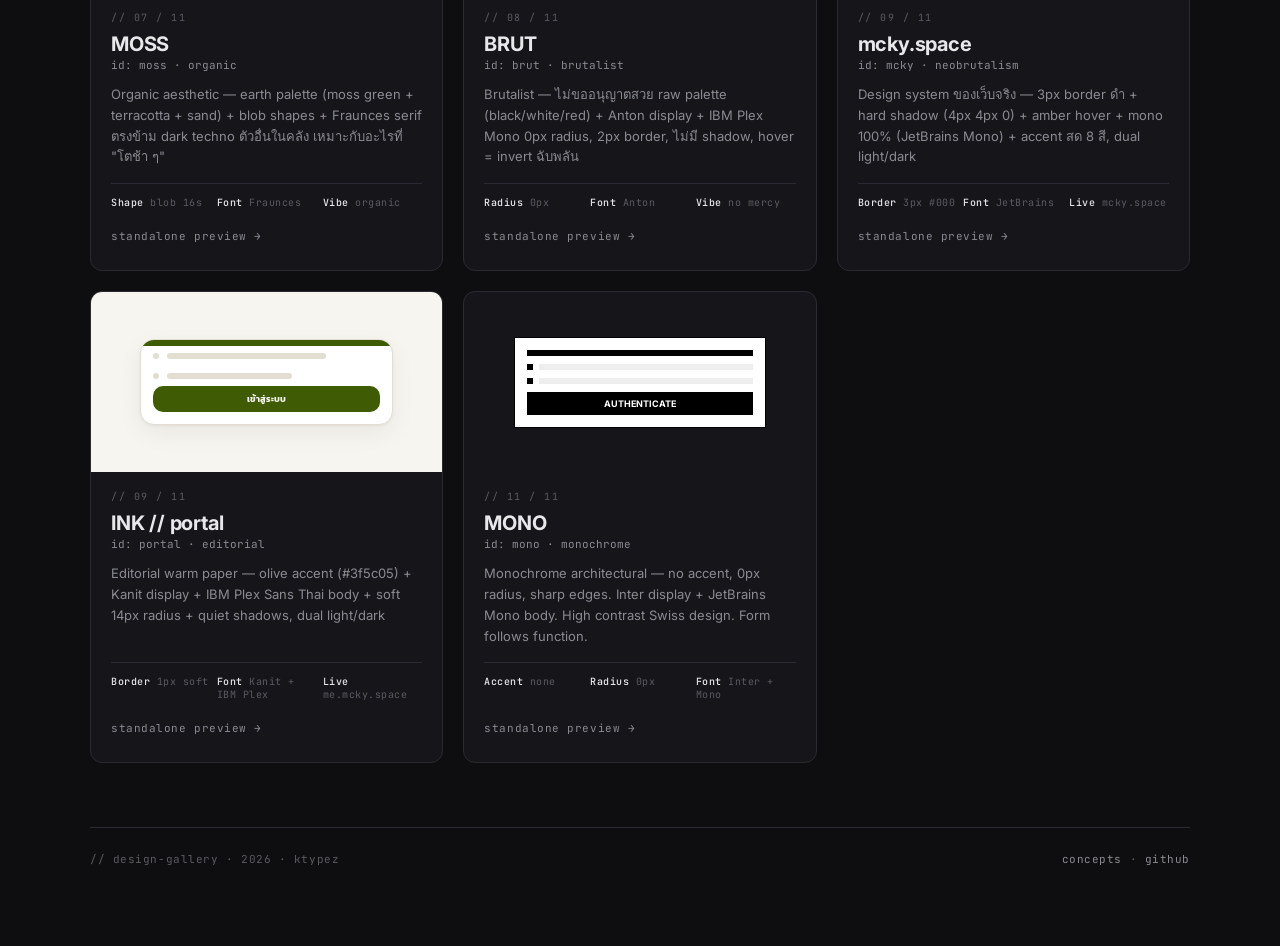
==== commit c7bfda6e: "feat(theme): add MONO theme concept page + token preset" ====
--- a/index.html
+++ b/index.html
@@ -480,7 +480,7 @@
 
     <!-- topbar -->
     <div class="topbar">
-      <span><span class="dot"></span>design-gallery · 10 designs</span>
+      <span><span class="dot"></span>design-gallery · 11 designs</span>
       <span>
         <a href="concepts/rack.html">concepts →</a>
       </span>
@@ -514,7 +514,7 @@
           </div>
         </div>
         <div class="card-body">
-          <div class="card-num">// 01 / 10</div>
+          <div class="card-num">// 01 / 11</div>
           <div class="card-name">STACK//FRAME</div>
           <div class="card-id">id: rack · server rack</div>
           <p class="card-desc">
@@ -538,7 +538,7 @@
           </div>
         </div>
         <div class="card-body">
-          <div class="card-num">// 02 / 10</div>
+          <div class="card-num">// 02 / 11</div>
           <div class="card-name">PIXSH v1.0</div>
           <div class="card-id">id: crt · retro terminal</div>
           <p class="card-desc">
@@ -563,7 +563,7 @@
           </div>
         </div>
         <div class="card-body">
-          <div class="card-num">// 03 / 10</div>
+          <div class="card-num">// 03 / 11</div>
           <div class="card-name">PACKETGRID</div>
           <div class="card-id">id: noc · NOC dashboard</div>
           <p class="card-desc">
@@ -588,7 +588,7 @@
           </div>
         </div>
         <div class="card-body">
-          <div class="card-num">// 04 / 10</div>
+          <div class="card-num">// 04 / 11</div>
           <div class="card-name">collage.sh</div>
           <div class="card-id">id: min · minimal geek</div>
           <p class="card-desc">
@@ -609,7 +609,7 @@
           <div class="gp-mock">404</div>
         </div>
         <div class="card-body">
-          <div class="card-num">// 05 / 10</div>
+          <div class="card-num">// 05 / 11</div>
           <div class="card-name">GLITCHPAGE</div>
           <div class="card-id">id: glitchpage · error page</div>
           <p class="card-desc">
@@ -635,7 +635,7 @@
           </div>
         </div>
         <div class="card-body">
-          <div class="card-num">// 06 / 10</div>
+          <div class="card-num">// 06 / 11</div>
           <div class="card-name">CLAUDE PAPER</div>
           <div class="card-id">id: claude · warm editorial</div>
           <p class="card-desc">
@@ -661,7 +661,7 @@
           </div>
         </div>
         <div class="card-body">
-          <div class="card-num">// 07 / 10</div>
+          <div class="card-num">// 07 / 11</div>
           <div class="card-name">MOSS</div>
           <div class="card-id">id: moss · organic</div>
           <p class="card-desc">
@@ -686,7 +686,7 @@
           </div>
         </div>
         <div class="card-body">
-          <div class="card-num">// 08 / 10</div>
+          <div class="card-num">// 08 / 11</div>
           <div class="card-name">BRUT</div>
           <div class="card-id">id: brut · brutalist</div>
           <p class="card-desc">
@@ -712,7 +712,7 @@
           </div>
         </div>
         <div class="card-body">
-          <div class="card-num">// 10 / 10</div>
+          <div class="card-num">// 09 / 11</div>
           <div class="card-name">mcky.space</div>
           <div class="card-id">id: mcky · neobrutalism</div>
           <p class="card-desc">
@@ -738,7 +738,7 @@
           </div>
         </div>
         <div class="card-body">
-          <div class="card-num">// 10 / 10</div>
+          <div class="card-num">// 09 / 11</div>
           <div class="card-name">INK // portal</div>
           <div class="card-id">id: portal · editorial</div>
           <p class="card-desc">
@@ -754,6 +754,31 @@
         </div>
       </article>
 
+          <article class="card" data-id="mono">
+        <div class="preview">
+          <div class="mn-mock" style="width:72%;margin:0 auto;background:#fff;border:1px solid #000;padding:12px;font-family:Inter,sans-serif">
+            <div style="height:6px;background:#000;margin-bottom:8px"></div>
+            <div style="display:flex;gap:6px;margin-bottom:8px"><div style="width:6px;height:6px;background:#000"></div><div style="height:6px;background:#eee;flex:1"></div></div>
+            <div style="display:flex;gap:6px;margin-bottom:8px"><div style="width:6px;height:6px;background:#000"></div><div style="height:6px;background:#eee;flex:1"></div></div>
+            <div style="padding:6px;background:#000;color:#fff;text-align:center;font-size:9px;font-weight:700">AUTHENTICATE</div>
+          </div>
+        </div>
+        <div class="card-body">
+          <div class="card-num">// 11 / 11</div>
+          <div class="card-name">MONO</div>
+          <div class="card-id">id: mono · monochrome</div>
+          <p class="card-desc">
+            Monochrome architectural — no accent, 0px radius, sharp edges. Inter display +
+            JetBrains Mono body. High contrast Swiss design. Form follows function.
+          </p>
+          <div class="card-specs">
+            <span><b>Accent</b> none</span>
+            <span><b>Radius</b> 0px</span>
+            <span><b>Font</b> Inter + Mono</span>
+          </div>
+          <a class="card-cta" href="concepts/mono.html">standalone preview →</a>
+        </div>
+      </article>
     </main>
 
     <!-- footer -->
